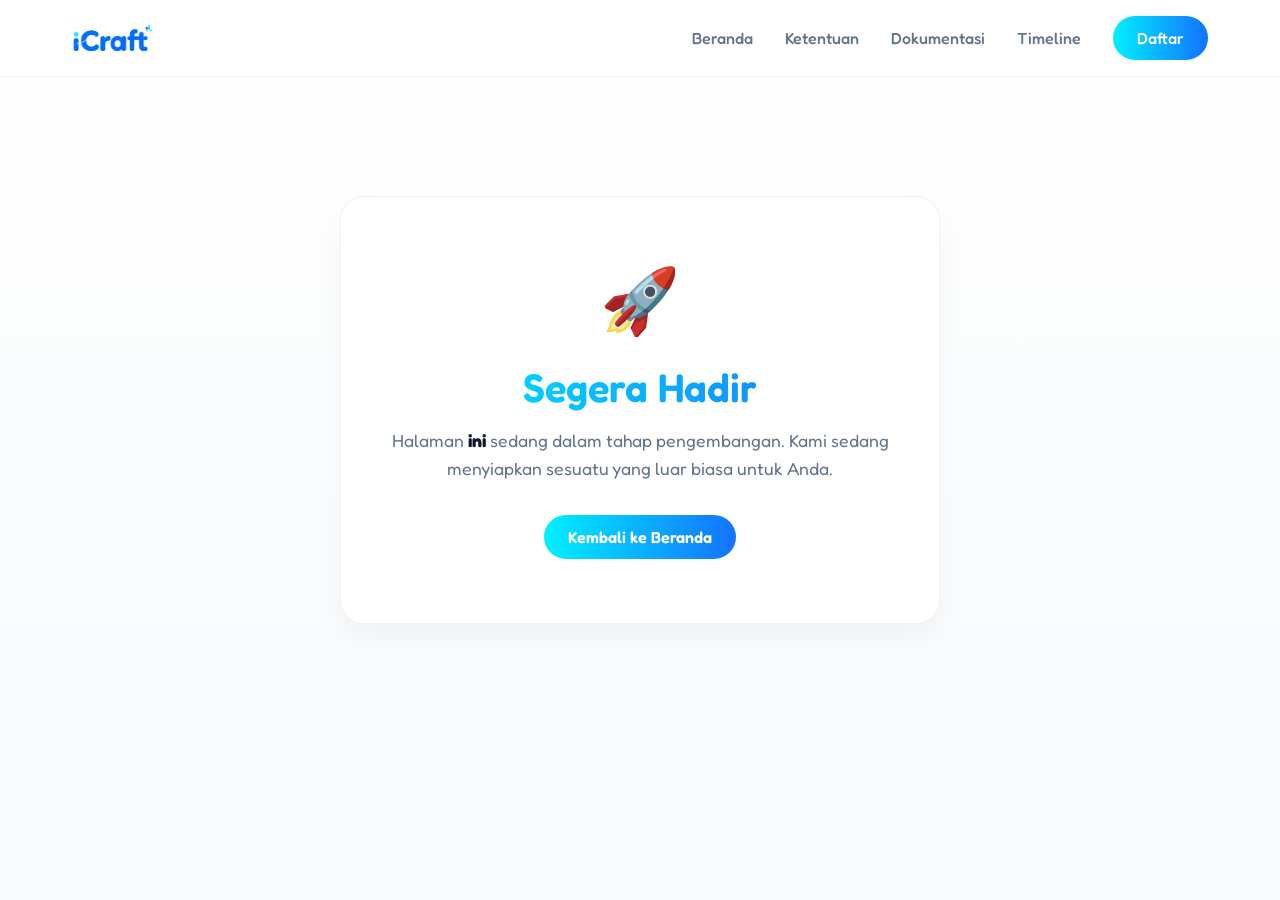
==== comingsoon.html @ f8282cac "coming soon page" ====
<!DOCTYPE html>
<html lang="id">
<head>
    <meta charset="UTF-8">
    <meta name="viewport" content="width=device-width, initial-scale=1.0">
    <title>Coming Soon - iCraftDS</title>
    <link rel="stylesheet" href="style.css">
    <style>
        .coming-soon-wrapper {
            min-height: calc(100vh - 80px); /* Adjust based on navbar height */
            display: flex;
            align-items: center;
            justify-content: center;
            text-align: center;
            padding: 2rem;
            background: linear-gradient(180deg, var(--bg-white) 0%, var(--bg-color) 100%);
        }

        .coming-soon-card {
            max-width: 600px;
            padding: 4rem 3rem;
            border-radius: 24px;
        }

        .cs-icon {
            font-size: 4rem;
            margin-bottom: 1.5rem;
            animation: float 3s ease-in-out infinite;
            display: inline-block;
        }

        @keyframes float {
            0% { transform: translateY(0px); }
            50% { transform: translateY(-15px); }
            100% { transform: translateY(0px); }
        }

        .cs-title {
            font-size: 2.5rem;
            margin-bottom: 1rem;
            background: linear-gradient(to right, var(--primary-start), var(--primary-end));
            -webkit-background-clip: text;
            -webkit-text-fill-color: transparent;
        }

        .cs-subtitle {
            color: var(--text-secondary);
            font-size: 1.1rem;
            line-height: 1.6;
            margin-bottom: 2rem;
        }
    </style>
</head>
<body>
    
    <!-- Navbar -->
    <header class="site-header">
        <div class="container nav-container">
            <a href="index.html" class="brand">
                <img src="icLogo.png" alt="iCraftDS Logo" style="height: 26px; width: auto; display: block;">
            </a>
            <ul class="nav-links">
                <li><a href="index.html">Beranda</a></li>
                <li><a href="ketentuan.html">Ketentuan</a></li>
                <li><a href="comingsoon.html?page=Dokumentasi">Dokumentasi</a></li>
                <li><a href="comingsoon.html?page=Timeline">Timeline</a></li>
                <li><a href="comingsoon.html?page=Pendaftaran" class="btn-primary">Daftar</a></li>
            </ul>
        </div>
    </header>

    <div class="coming-soon-wrapper">
        <div class="coming-soon-card glass-card fade-in-up">
            <div class="cs-icon">🚀</div>
            <h1 class="cs-title">Segera Hadir</h1>
            <p class="cs-subtitle">Halaman <strong id="page-name" style="color: var(--text-primary);"></strong> sedang dalam tahap pengembangan. Kami sedang menyiapkan sesuatu yang luar biasa untuk Anda.</p>
            <a href="index.html" class="btn-primary" style="display: inline-block;">Kembali ke Beranda</a>
        </div>
    </div>

    <script>
        const urlParams = new URLSearchParams(window.location.search);
        const page = urlParams.get('page');
        
        const pageNameEl = document.getElementById('page-name');
        if (page) {
            pageNameEl.textContent = page;
        } else {
            pageNameEl.textContent = "ini";
        }
    </script>
</body>
</html>
---- style.css ----
@import url('https://fonts.googleapis.com/css2?family=Fredoka:wght@400;500;600;700&family=JetBrains+Mono:wght@400;700&display=swap');

:root {
  --bg-color: #f8fafc;
  --bg-white: #ffffff;
  --text-primary: #0f172a;
  --text-secondary: #64748b;
  --primary-start: #00f0ff;
  --primary-end: #1472FF;
  
  --border-light: rgba(0, 0, 0, 0.05);
  --shadow-soft: 0 15px 30px rgba(0, 0, 0, 0.04);
  --shadow-hover: 0 20px 40px rgba(0, 0, 0, 0.08);
}

* {
  margin: 0;
  padding: 0;
  box-sizing: border-box;
}

body {
  font-family: 'Fredoka', sans-serif;
  background-color: var(--bg-color);
  color: var(--text-primary);
  min-height: 100vh;
  display: flex;
  flex-direction: column;
}

/* Typography */
h1, h2, h3, h4, h5, h6 {
  font-weight: 600;
  color: var(--text-primary);
}

.font-mono {
  font-family: 'JetBrains Mono', monospace;
}

.gradient-text {
  background: linear-gradient(to right, var(--primary-start), var(--primary-end));
  -webkit-background-clip: text;
  -webkit-text-fill-color: transparent;
  display: inline-block;
}

/* Reusable Components */
.container {
  max-width: 1200px;
  margin: 0 auto;
  padding: 0 2rem;
  width: 100%;
}

.glass-card {
  background: var(--bg-white);
  border: 1px solid var(--border-light);
  border-radius: 24px;
  box-shadow: var(--shadow-soft);
  transition: box-shadow 0.3s ease, transform 0.3s ease;
}

.glass-card:hover {
  box-shadow: var(--shadow-hover);
}

/* Button */
.btn-primary {
  background: linear-gradient(to right, var(--primary-start), var(--primary-end));
  color: #fff !important;
  padding: 0.75rem 1.5rem;
  border-radius: 50px;
  text-decoration: none;
  font-weight: 600;
  font-family: 'Fredoka', sans-serif;
  border: none;
  cursor: pointer;
  transition: transform 0.3s ease, box-shadow 0.3s ease;
  display: inline-block;
}

.btn-primary:hover {
  transform: translateY(-2px);
  box-shadow: 0 10px 20px rgba(20, 114, 255, 0.2);
}

/* Navbar */
.site-header {
  position: fixed;
  top: 0;
  left: 0;
  width: 100%;
  z-index: 100;
  padding: 1rem 0;
  background: rgba(255, 255, 255, 0.9);
  backdrop-filter: blur(10px);
  border-bottom: 1px solid var(--border-light);
}

.nav-container {
  display: flex;
  justify-content: space-between;
  align-items: center;
}

.brand {
  font-size: 1.5rem;
  font-weight: 700;
  text-decoration: none;
  color: var(--text-primary);
}

.nav-links {
  display: flex;
  align-items: center;
  gap: 2rem;
  list-style: none;
}

.nav-links a {
  text-decoration: none;
  color: var(--text-secondary);
  font-weight: 500;
  transition: color 0.3s ease;
}

.nav-links a:hover {
  color: var(--primary-end);
}

/* Dropdown specific */
.dropdown {
  position: relative;
}

.dropdown-menu {
  position: absolute;
  top: 100%;
  left: 50%;
  transform: translateX(-50%) translateY(10px);
  background: var(--bg-white);
  border: 1px solid var(--border-light);
  box-shadow: var(--shadow-soft);
  border-radius: 12px;
  padding: 0.5rem;
  opacity: 0;
  visibility: hidden;
  transition: all 0.3s ease;
  min-width: 200px;
  list-style: none;
}

.dropdown:hover .dropdown-menu {
  opacity: 1;
  visibility: visible;
  transform: translateX(-50%) translateY(0);
}

.dropdown-menu li a {
  display: block;
  padding: 0.75rem 1rem;
  border-radius: 8px;
  color: var(--text-primary);
}

.dropdown-menu li a:hover {
  background: var(--bg-color);
  color: var(--primary-end);
}

/* Hero Section */
.hero {
  flex: 1;
  display: flex;
  align-items: center;
  justify-content: center;
  min-height: 100vh;
  padding-top: 80px; /* Offset for navbar */
  text-align: center;
}

.hero-content {
  max-width: 800px;
  margin: auto;
}

.badge {
  display: inline-block;
  padding: 0.4rem 1rem;
  background: rgba(20, 114, 255, 0.1);
  color: var(--primary-end);
  border-radius: 50px;
  font-size: 0.85rem;
  font-weight: 700;
  margin-bottom: 1.5rem;
  text-transform: uppercase;
  letter-spacing: 0.5px;
}

.hero-title {
  font-size: 4rem;
  line-height: 1.2;
  margin-bottom: 1.5rem;
  color: var(--text-primary);
}

.hero-subtitle {
  font-size: 1.25rem;
  color: var(--text-secondary);
  margin-bottom: 2.5rem;
  line-height: 1.6;
}

.hero-actions {
  display: flex;
  gap: 1rem;
  justify-content: center;
}

.btn-secondary {
  background: var(--bg-white);
  color: var(--text-primary);
  padding: 0.75rem 1.5rem;
  border-radius: 50px;
  text-decoration: none;
  font-weight: 600;
  border: 1px solid var(--border-light);
  transition: all 0.3s ease;
  box-shadow: var(--shadow-soft);
}

.btn-secondary:hover {
  background: var(--bg-color);
  border-color: var(--primary-start);
}

/* Animations */
.fade-in-up {
  opacity: 0;
  transform: translateY(20px);
  animation: fadeInUp 0.8s forwards cubic-bezier(0.2, 0.8, 0.2, 1);
}

@keyframes fadeInUp {
  to {
    opacity: 1;
    transform: translateY(0);
  }
}
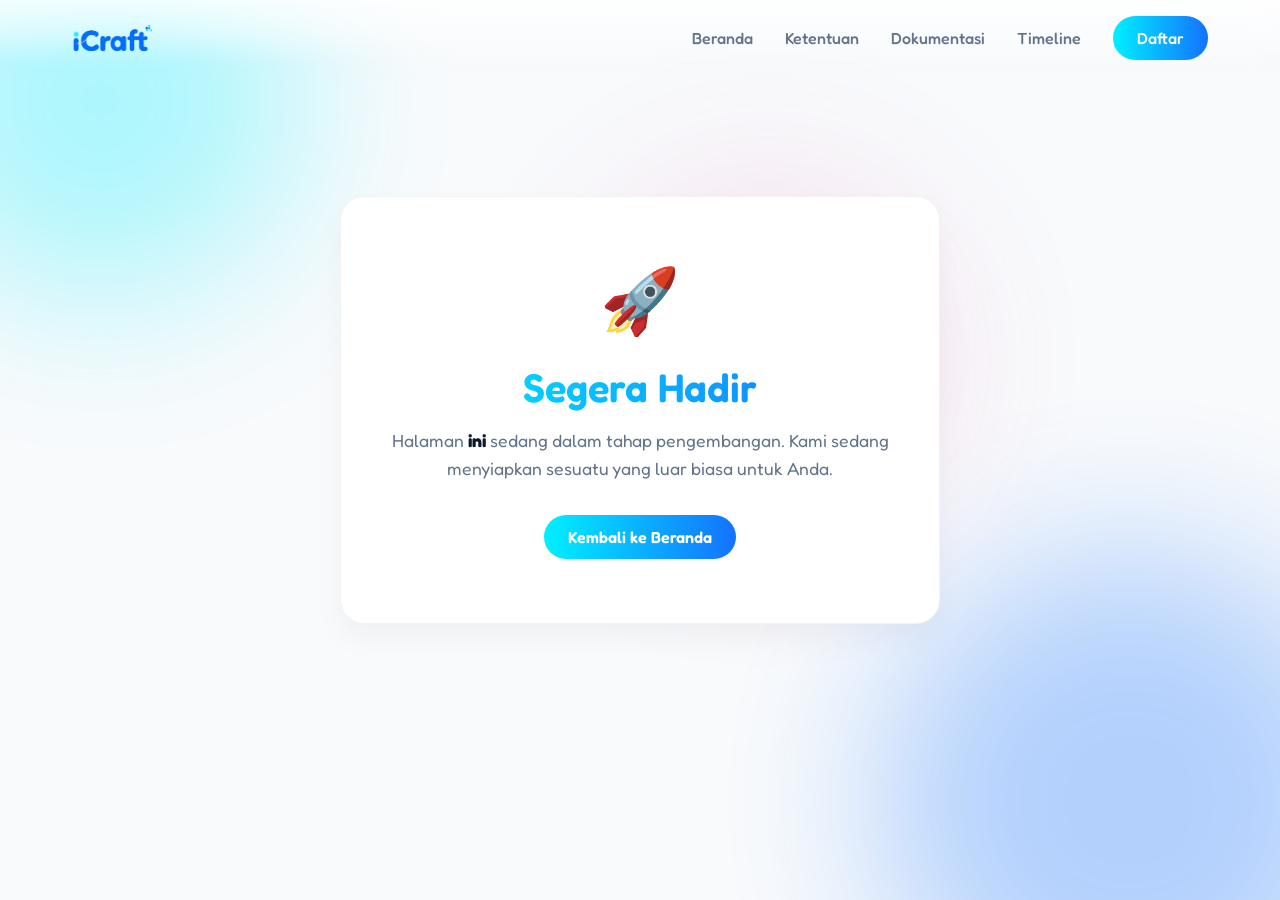
==== commit 1b4dbad3: "kanzler" ====
--- a/comingsoon.html
+++ b/comingsoon.html
@@ -13,7 +13,7 @@
             justify-content: center;
             text-align: center;
             padding: 2rem;
-            background: linear-gradient(180deg, var(--bg-white) 0%, var(--bg-color) 100%);
+            background: transparent;
         }
 
         .coming-soon-card {
@@ -53,18 +53,32 @@
 </head>
 <body>
     
+    <!-- Abstract Background -->
+    <div class="bg-shapes">
+        <div class="shape shape-1"></div>
+        <div class="shape shape-2"></div>
+        <div class="shape shape-3"></div>
+    </div>
+
     <!-- Navbar -->
     <header class="site-header">
         <div class="container nav-container">
             <a href="index.html" class="brand">
                 <img src="icLogo.png" alt="iCraftDS Logo" style="height: 26px; width: auto; display: block;">
             </a>
+            
+            <div class="menu-toggle" id="mobile-menu">
+                <span class="bar"></span>
+                <span class="bar"></span>
+                <span class="bar"></span>
+            </div>
+            
             <ul class="nav-links">
                 <li><a href="index.html">Beranda</a></li>
                 <li><a href="ketentuan.html">Ketentuan</a></li>
                 <li><a href="comingsoon.html?page=Dokumentasi">Dokumentasi</a></li>
-                <li><a href="comingsoon.html?page=Timeline">Timeline</a></li>
-                <li><a href="comingsoon.html?page=Pendaftaran" class="btn-primary">Daftar</a></li>
+                <li><a href="timeline.html">Timeline</a></li>
+                <li><a href="daftar.html" class="btn-primary">Daftar</a></li>
             </ul>
         </div>
     </header>
@@ -89,5 +103,7 @@
             pageNameEl.textContent = "ini";
         }
     </script>
+    <!-- JS Logic -->
+    <script src="main.js"></script>
 </body>
 </html>
--- a/style.css
+++ b/style.css
@@ -93,9 +93,22 @@
   width: 100%;
   z-index: 100;
   padding: 1rem 0;
-  background: rgba(255, 255, 255, 0.9);
-  backdrop-filter: blur(10px);
-  border-bottom: 1px solid var(--border-light);
+  border-bottom: none;
+}
+
+.site-header::before {
+  content: '';
+  position: absolute;
+  top: 0;
+  left: 0;
+  width: 100%;
+  height: 100%;
+  background: linear-gradient(to bottom, rgba(255, 255, 255, 0.8) 0%, rgba(255, 255, 255, 0) 100%);
+  backdrop-filter: blur(12px);
+  -webkit-backdrop-filter: blur(12px);
+  -webkit-mask-image: linear-gradient(to bottom, black 50%, transparent 100%);
+  mask-image: linear-gradient(to bottom, black 50%, transparent 100%);
+  z-index: -1;
 }
 
 .nav-container {
@@ -125,8 +138,83 @@
   transition: color 0.3s ease;
 }
 
-.nav-links a:hover {
+.nav-links a:hover,
+.nav-links a.active {
   color: var(--primary-end);
+}
+
+.nav-links a.active {
+  font-weight: 600;
+  position: relative;
+}
+
+.nav-links a.active::after {
+  content: '';
+  position: absolute;
+  bottom: -4px;
+  left: 0;
+  width: 100%;
+  height: 2px;
+  background-color: var(--primary-end);
+  border-radius: 2px;
+}
+
+/* Hamburger Menu */
+.menu-toggle {
+  display: none;
+  flex-direction: column;
+  justify-content: space-between;
+  width: 24px;
+  height: 18px;
+  cursor: pointer;
+  z-index: 101;
+}
+
+.menu-toggle .bar {
+  height: 2px;
+  width: 100%;
+  background-color: var(--text-primary);
+  border-radius: 2px;
+  transition: all 0.3s ease;
+}
+
+@media (max-width: 768px) {
+  .menu-toggle {
+    display: flex;
+  }
+  
+  .nav-links {
+    position: fixed;
+    top: 0;
+    right: -100%;
+    width: 250px;
+    height: 100vh;
+    background: rgba(255, 255, 255, 0.75);
+    backdrop-filter: blur(20px);
+    -webkit-backdrop-filter: blur(20px);
+    flex-direction: column;
+    justify-content: center;
+    align-items: center;
+    box-shadow: -5px 0 15px rgba(0, 0, 0, 0.05);
+    transition: right 0.4s cubic-bezier(0.68, -0.55, 0.265, 1.55);
+    z-index: 100;
+  }
+  
+  .nav-links.nav-active {
+    right: 0;
+  }
+  
+  .menu-toggle.is-active .bar:nth-child(1) {
+    transform: translateY(8px) rotate(45deg);
+  }
+  
+  .menu-toggle.is-active .bar:nth-child(2) {
+    opacity: 0;
+  }
+  
+  .menu-toggle.is-active .bar:nth-child(3) {
+    transform: translateY(-8px) rotate(-45deg);
+  }
 }
 
 /* Dropdown specific */
@@ -228,11 +316,15 @@
   border: 1px solid var(--border-light);
   transition: all 0.3s ease;
   box-shadow: var(--shadow-soft);
+  display: inline-block;
 }
 
 .btn-secondary:hover {
-  background: var(--bg-color);
-  border-color: var(--primary-start);
+  background: linear-gradient(to right, var(--primary-start), var(--primary-end));
+  color: #fff !important;
+  border-color: transparent;
+  transform: translateY(-2px);
+  box-shadow: 0 10px 20px rgba(20, 114, 255, 0.2);
 }
 
 /* Animations */
@@ -248,3 +340,58 @@
     transform: translateY(0);
   }
 }
+
+/* Background Shapes */
+.bg-shapes {
+  position: fixed;
+  top: 0;
+  left: 0;
+  width: 100vw;
+  height: 100vh;
+  overflow: hidden;
+  z-index: -1;
+  pointer-events: none;
+}
+
+.shape {
+  position: absolute;
+  border-radius: 50%;
+  filter: blur(80px);
+  opacity: 0.3;
+  animation: float 20s infinite ease-in-out alternate;
+}
+
+.shape-1 {
+  width: 400px;
+  height: 400px;
+  background: var(--primary-start);
+  top: -100px;
+  left: -100px;
+}
+
+.shape-2 {
+  width: 500px;
+  height: 500px;
+  background: var(--primary-end);
+  bottom: -150px;
+  right: -100px;
+  animation-delay: -5s;
+}
+
+.shape-3 {
+  width: 350px;
+  height: 350px;
+  background: #ec4899;
+  top: 40%;
+  left: 60%;
+  transform: translate(-50%, -50%);
+  opacity: 0.15;
+  animation-delay: -10s;
+}
+
+@keyframes float {
+  0% { transform: translate(0, 0) scale(1); }
+  33% { transform: translate(30px, -50px) scale(1.1); }
+  66% { transform: translate(-20px, 20px) scale(0.9); }
+  100% { transform: translate(0, 0) scale(1); }
+}
